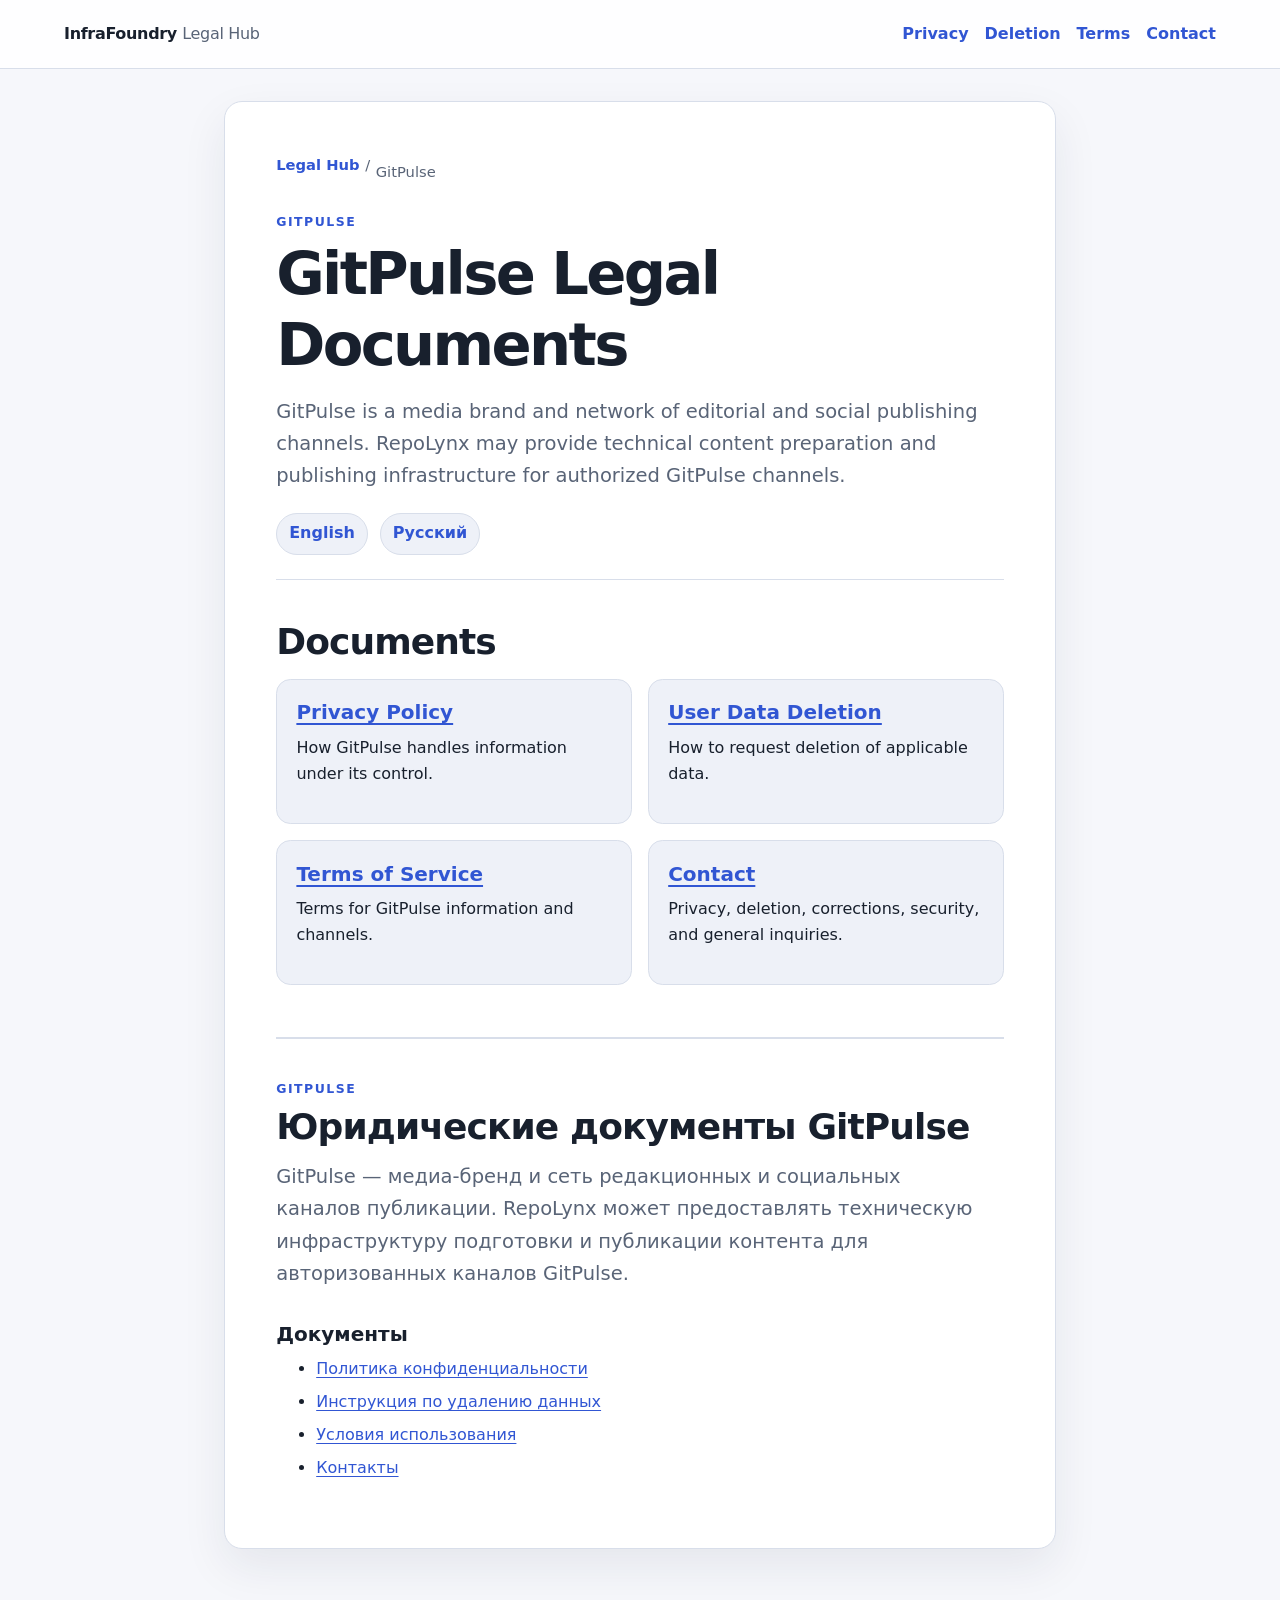
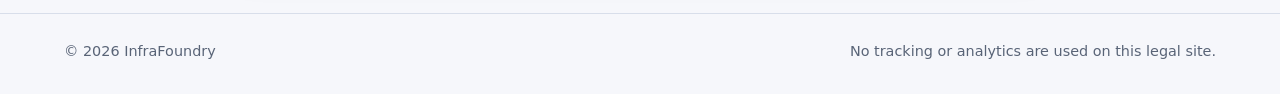
==== gitpulse/index.html @ 60625b5b "feat: build multilingual legal hub pages" ====
<!doctype html>
<html lang="en">
<head>
  <meta charset="utf-8">
  <meta name="viewport" content="width=device-width, initial-scale=1">
  <meta name="color-scheme" content="light dark">
  <title>GitPulse Legal Documents | InfraFoundry</title>
  <meta name="description" content="Privacy, data deletion, terms, and contact documents for GitPulse.">
  <link rel="canonical" href="https://infrafoundry.github.io/legal-hub/gitpulse/">
  <link rel="icon" href="../assets/favicon.svg" type="image/svg+xml">
  <link rel="stylesheet" href="../assets/styles.css">
</head>
<body>
  <a class="skip-link" href="#content">Skip to content</a>
  <header class="site-header">
    <div class="shell header-row">
      <a class="brand" href="../">InfraFoundry <span>Legal Hub</span></a>
      <nav aria-label="GitPulse documents">
        <a href="privacy.html">Privacy</a>
        <a href="data-deletion.html">Deletion</a>
        <a href="terms.html">Terms</a>
        <a href="contact.html">Contact</a>
      </nav>
    </div>
  </header>
  <main id="content" class="shell">
    <article>
      <nav class="breadcrumb" aria-label="Breadcrumb">
        <ol><li><a href="../">Legal Hub</a></li><li aria-current="page">GitPulse</li></ol>
      </nav>
      <div class="hero">
        <p class="eyebrow">GitPulse</p>
        <h1 id="english">GitPulse Legal Documents</h1>
        <p class="lede">GitPulse is a media brand and network of editorial and social publishing channels. RepoLynx may provide technical content preparation and publishing infrastructure for authorized GitPulse channels.</p>
        <div class="language-links"><a href="#english">English</a><a href="#russian" lang="ru">Русский</a></div>
      </div>
      <section aria-labelledby="documents-en">
        <h2 id="documents-en">Documents</h2>
        <div class="project-grid">
          <section class="card"><h3><a href="privacy.html">Privacy Policy</a></h3><p>How GitPulse handles information under its control.</p></section>
          <section class="card"><h3><a href="data-deletion.html">User Data Deletion</a></h3><p>How to request deletion of applicable data.</p></section>
          <section class="card"><h3><a href="terms.html">Terms of Service</a></h3><p>Terms for GitPulse information and channels.</p></section>
          <section class="card"><h3><a href="contact.html">Contact</a></h3><p>Privacy, deletion, corrections, security, and general inquiries.</p></section>
        </div>
      </section>
      <section class="language-section" lang="ru" aria-labelledby="russian">
        <p class="eyebrow">GitPulse</p>
        <h2 id="russian">Юридические документы GitPulse</h2>
        <p class="lede">GitPulse — медиа-бренд и сеть редакционных и социальных каналов публикации. RepoLynx может предоставлять техническую инфраструктуру подготовки и публикации контента для авторизованных каналов GitPulse.</p>
        <h3>Документы</h3>
        <ul>
          <li><a href="privacy.html">Политика конфиденциальности</a></li>
          <li><a href="data-deletion.html">Инструкция по удалению данных</a></li>
          <li><a href="terms.html">Условия использования</a></li>
          <li><a href="contact.html">Контакты</a></li>
        </ul>
      </section>
    </article>
  </main>
  <footer class="site-footer"><div class="shell footer-row"><p>© 2026 InfraFoundry</p><p>No tracking or analytics are used on this legal site.</p></div></footer>
</body>
</html>
---- assets/styles.css ----
:root {
  color-scheme: light dark;
  --bg: #f6f7fb;
  --surface: #ffffff;
  --surface-soft: #eef1f8;
  --text: #18202d;
  --muted: #596477;
  --border: #d8deea;
  --accent: #3156d3;
  --accent-strong: #1f3da5;
  --focus: #f0a326;
  --notice: #eaf0ff;
  --notice-border: #9fb3ef;
  --shadow: 0 18px 45px rgba(25, 37, 70, 0.08);
  --radius: 18px;
  --shell: 72rem;
}

* {
  box-sizing: border-box;
}

html {
  scroll-behavior: smooth;
}

body {
  margin: 0;
  min-width: 20rem;
  background: var(--bg);
  color: var(--text);
  font-family: system-ui, -apple-system, BlinkMacSystemFont, "Segoe UI", sans-serif;
  font-size: 1rem;
  line-height: 1.65;
}

a {
  color: var(--accent);
  text-underline-offset: 0.18em;
  text-decoration-thickness: 0.08em;
}

a:hover {
  color: var(--accent-strong);
}

a:focus-visible {
  outline: 3px solid var(--focus);
  outline-offset: 4px;
  border-radius: 0.15rem;
}

.skip-link {
  position: fixed;
  top: 0.75rem;
  left: 0.75rem;
  z-index: 10;
  padding: 0.65rem 0.9rem;
  transform: translateY(-200%);
  border-radius: 0.5rem;
  background: var(--text);
  color: var(--surface);
}

.skip-link:focus {
  transform: translateY(0);
}

.shell {
  width: min(calc(100% - 2rem), var(--shell));
  margin-inline: auto;
}

.site-header {
  border-bottom: 1px solid var(--border);
  background: color-mix(in srgb, var(--surface) 92%, transparent);
}

.header-row,
.footer-row {
  display: flex;
  align-items: center;
  justify-content: space-between;
  gap: 1rem 2rem;
}

.header-row {
  min-height: 4.25rem;
}

.brand {
  color: var(--text);
  font-weight: 760;
  letter-spacing: -0.02em;
  text-decoration: none;
}

.brand span {
  color: var(--muted);
  font-weight: 520;
}

nav {
  display: flex;
  flex-wrap: wrap;
  gap: 0.5rem 1rem;
}

nav a {
  font-weight: 650;
  text-decoration: none;
}

main {
  padding-block: 2rem 4rem;
}

article {
  max-width: 52rem;
  margin-inline: auto;
  padding: clamp(1.25rem, 4vw, 3.25rem);
  border: 1px solid var(--border);
  border-radius: var(--radius);
  background: var(--surface);
  box-shadow: var(--shadow);
}

.hero {
  padding-bottom: 1.5rem;
  border-bottom: 1px solid var(--border);
}

.eyebrow,
.card-kicker {
  margin: 0 0 0.35rem;
  color: var(--accent);
  font-size: 0.78rem;
  font-weight: 780;
  letter-spacing: 0.12em;
  text-transform: uppercase;
}

h1,
h2,
h3,
h4 {
  line-height: 1.2;
  text-wrap: balance;
}

h1 {
  margin: 0.25rem 0 1rem;
  font-size: clamp(2.1rem, 8vw, 3.7rem);
  letter-spacing: -0.045em;
}

h2 {
  margin: 2.5rem 0 0.8rem;
  font-size: clamp(1.55rem, 5vw, 2.25rem);
  letter-spacing: -0.025em;
}

h3 {
  margin: 2rem 0 0.55rem;
  font-size: 1.25rem;
}

h4 {
  margin: 0.2rem 0 0.5rem;
  font-size: 1.1rem;
}

p,
ul,
ol {
  margin-block: 0.65rem 1rem;
}

li + li {
  margin-top: 0.4rem;
}

.lede {
  max-width: 44rem;
  margin-bottom: 0;
  color: var(--muted);
  font-size: clamp(1.05rem, 3vw, 1.22rem);
}

.breadcrumb {
  margin: 0 0 1.75rem;
  color: var(--muted);
  font-size: 0.92rem;
}

.breadcrumb ol {
  display: flex;
  flex-wrap: wrap;
  gap: 0.35rem;
  margin: 0;
  padding: 0;
  list-style: none;
}

.breadcrumb li:not(:last-child)::after {
  margin-left: 0.35rem;
  content: "/";
  color: var(--muted);
}

.language-links {
  display: flex;
  gap: 0.75rem;
  margin-top: 1.25rem;
}

.language-links a,
.button-link {
  display: inline-block;
  padding: 0.42rem 0.75rem;
  border: 1px solid var(--border);
  border-radius: 999px;
  background: var(--surface-soft);
  font-weight: 680;
  text-decoration: none;
}

.project-grid {
  display: grid;
  grid-template-columns: repeat(2, minmax(0, 1fr));
  gap: 1rem;
  margin-top: 1rem;
}

.card {
  padding: 1.2rem;
  border: 1px solid var(--border);
  border-radius: 0.9rem;
  background: var(--surface-soft);
}

.card h3,
.card h4 {
  margin-top: 0.1rem;
}

.link-list {
  padding-left: 1.15rem;
}

.notice {
  margin-block: 1.5rem;
  padding: 0.9rem 1.1rem;
  border: 1px solid var(--notice-border);
  border-left-width: 0.35rem;
  border-radius: 0.65rem;
  background: var(--notice);
}

.notice p:last-child {
  margin-bottom: 0.65rem;
}

.meta {
  color: var(--muted);
  font-size: 0.95rem;
}

.language-section {
  margin-top: 3.25rem;
  padding-top: 2.5rem;
  border-top: 2px solid var(--border);
}

.language-section > h2 {
  margin-top: 0.25rem;
}

.contact-list {
  display: grid;
  gap: 0.9rem;
  margin: 1.25rem 0;
}

.contact-item {
  padding: 1rem;
  border: 1px solid var(--border);
  border-radius: 0.75rem;
  background: var(--surface-soft);
}

.contact-item strong {
  display: block;
  margin-bottom: 0.2rem;
}

.site-footer {
  border-top: 1px solid var(--border);
  color: var(--muted);
  font-size: 0.9rem;
}

.footer-row {
  min-height: 5rem;
}

code {
  overflow-wrap: anywhere;
}

@media (max-width: 42rem) {
  .header-row,
  .footer-row {
    align-items: flex-start;
    flex-direction: column;
  }

  .header-row {
    padding-block: 0.85rem;
  }

  .footer-row {
    padding-block: 1.2rem;
  }

  .footer-row p {
    margin: 0;
  }

  .project-grid {
    grid-template-columns: 1fr;
  }

  main {
    padding-top: 1rem;
  }

  article {
    border-radius: 0.9rem;
  }
}

@media (prefers-color-scheme: dark) {
  :root {
    --bg: #0f1420;
    --surface: #171e2c;
    --surface-soft: #20293a;
    --text: #edf1f8;
    --muted: #b4bfd0;
    --border: #344056;
    --accent: #9eb4ff;
    --accent-strong: #cad5ff;
    --focus: #ffc15a;
    --notice: #1d2c4e;
    --notice-border: #657fc4;
    --shadow: 0 18px 45px rgba(0, 0, 0, 0.24);
  }
}

@media (prefers-reduced-motion: reduce) {
  html {
    scroll-behavior: auto;
  }
}
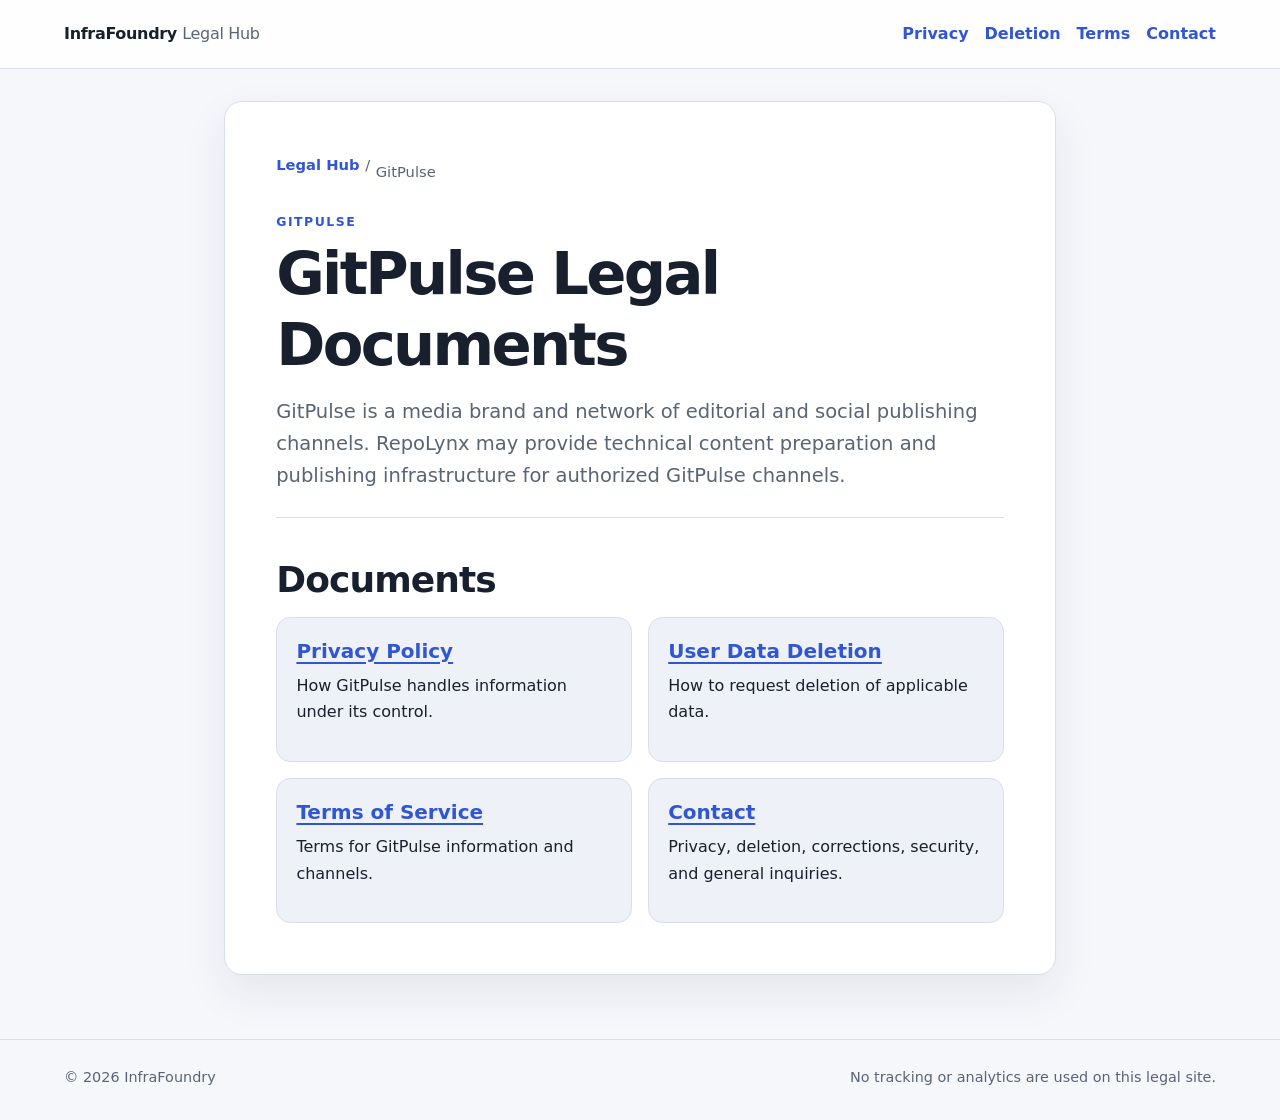
==== commit 87cd17f0: "feat: switch legal hub to English and GitHub contacts" ====
--- a/gitpulse/index.html
+++ b/gitpulse/index.html
@@ -32,7 +32,6 @@
         <p class="eyebrow">GitPulse</p>
         <h1 id="english">GitPulse Legal Documents</h1>
         <p class="lede">GitPulse is a media brand and network of editorial and social publishing channels. RepoLynx may provide technical content preparation and publishing infrastructure for authorized GitPulse channels.</p>
-        <div class="language-links"><a href="#english">English</a><a href="#russian" lang="ru">Русский</a></div>
       </div>
       <section aria-labelledby="documents-en">
         <h2 id="documents-en">Documents</h2>
@@ -43,18 +42,6 @@
           <section class="card"><h3><a href="contact.html">Contact</a></h3><p>Privacy, deletion, corrections, security, and general inquiries.</p></section>
         </div>
       </section>
-      <section class="language-section" lang="ru" aria-labelledby="russian">
-        <p class="eyebrow">GitPulse</p>
-        <h2 id="russian">Юридические документы GitPulse</h2>
-        <p class="lede">GitPulse — медиа-бренд и сеть редакционных и социальных каналов публикации. RepoLynx может предоставлять техническую инфраструктуру подготовки и публикации контента для авторизованных каналов GitPulse.</p>
-        <h3>Документы</h3>
-        <ul>
-          <li><a href="privacy.html">Политика конфиденциальности</a></li>
-          <li><a href="data-deletion.html">Инструкция по удалению данных</a></li>
-          <li><a href="terms.html">Условия использования</a></li>
-          <li><a href="contact.html">Контакты</a></li>
-        </ul>
-      </section>
     </article>
   </main>
   <footer class="site-footer"><div class="shell footer-row"><p>© 2026 InfraFoundry</p><p>No tracking or analytics are used on this legal site.</p></div></footer>
--- a/assets/styles.css
+++ b/assets/styles.css
@@ -208,13 +208,6 @@
   color: var(--muted);
 }
 
-.language-links {
-  display: flex;
-  gap: 0.75rem;
-  margin-top: 1.25rem;
-}
-
-.language-links a,
 .button-link {
   display: inline-block;
   padding: 0.42rem 0.75rem;
@@ -264,16 +257,6 @@
 .meta {
   color: var(--muted);
   font-size: 0.95rem;
-}
-
-.language-section {
-  margin-top: 3.25rem;
-  padding-top: 2.5rem;
-  border-top: 2px solid var(--border);
-}
-
-.language-section > h2 {
-  margin-top: 0.25rem;
 }
 
 .contact-list {
